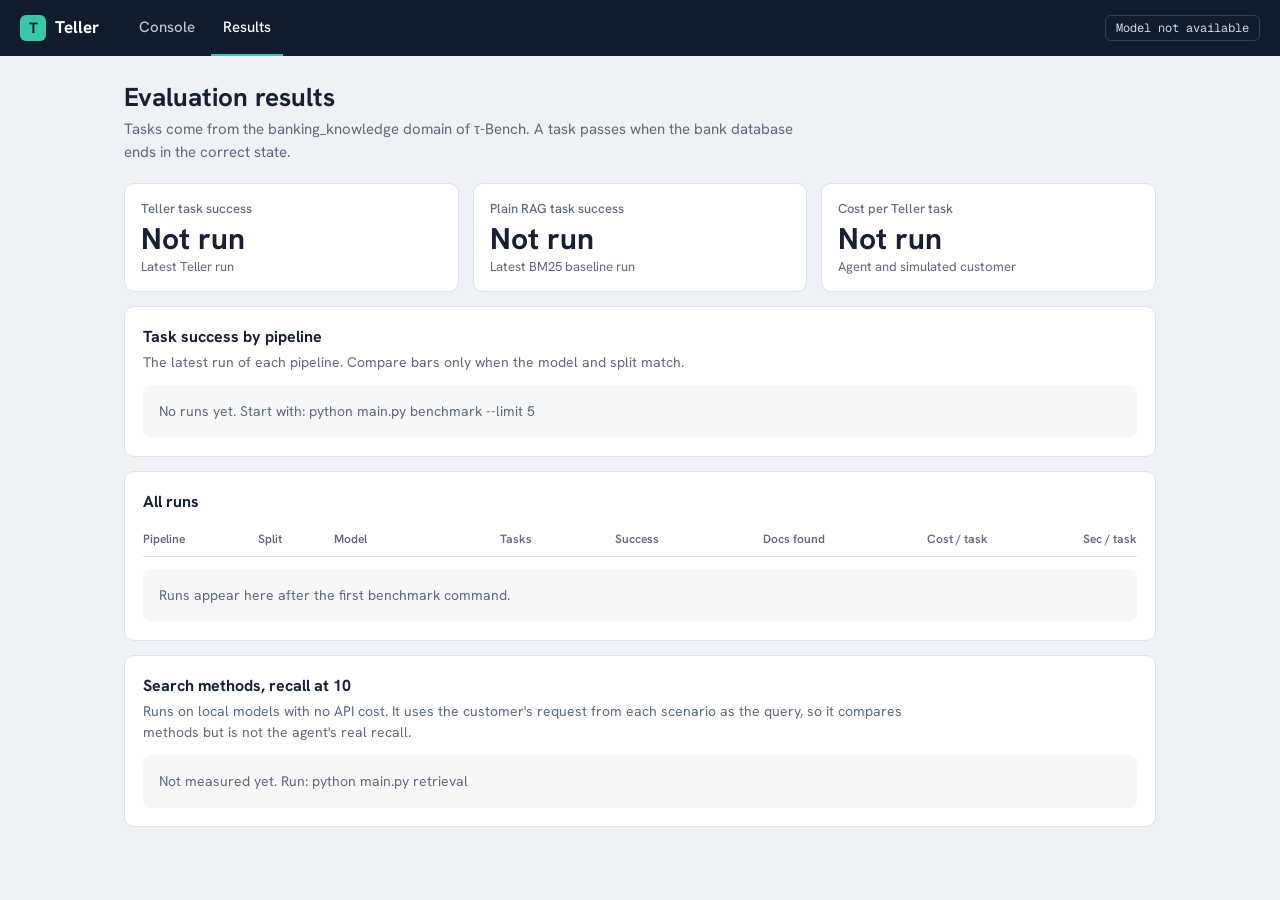
==== web/results.html @ 0cef748d "Add results page" ====
<!doctype html>
<html lang="en">
<head>
  <meta charset="utf-8">
  <meta name="viewport" content="width=device-width, initial-scale=1">
  <title>Teller | Results</title>
  <link rel="preconnect" href="https://fonts.googleapis.com">
  <link rel="stylesheet" href="https://fonts.googleapis.com/css2?family=Geist+Mono:wght@400;500&family=Hanken+Grotesk:wght@400;500;600;700&display=swap">
  <link rel="stylesheet" href="css/base.css">
  <link rel="stylesheet" href="css/results.css">
</head>
<body>
  <header class="topbar">
    <a class="brand" href="index.html"><span class="brand-mark">T</span>Teller</a>
    <nav class="nav">
      <a class="nav-link" href="index.html">Console</a>
      <a class="nav-link nav-link-active" href="results.html">Results</a>
    </nav>
    <p class="model-chip" id="model-line">Checking model</p>
  </header>

  <main class="page">
    <div class="page-head">
      <h1>Evaluation results</h1>
      <p>Tasks come from the banking_knowledge domain of τ-Bench. A task passes when the bank database ends in the correct state.</p>
    </div>

    <section class="tiles">
      <div class="tile">
        <p class="tile-label">Teller task success</p>
        <p class="tile-value" id="tile-teller">Not run</p>
        <p class="tile-note" id="tile-teller-note">Latest Teller run</p>
      </div>
      <div class="tile">
        <p class="tile-label">Plain RAG task success</p>
        <p class="tile-value" id="tile-baseline">Not run</p>
        <p class="tile-note" id="tile-baseline-note">Latest BM25 baseline run</p>
      </div>
      <div class="tile">
        <p class="tile-label">Cost per Teller task</p>
        <p class="tile-value" id="tile-cost">Not run</p>
        <p class="tile-note">Agent and simulated customer</p>
      </div>
    </section>

    <section class="panel">
      <h2>Task success by pipeline</h2>
      <p class="panel-note">The latest run of each pipeline. Compare bars only when the model and split match.</p>
      <div class="bars" id="pipeline-bars"></div>
      <p class="empty" id="pipeline-empty">No runs yet. Start with: python main.py benchmark --limit 5</p>
    </section>

    <section class="panel">
      <h2>All runs</h2>
      <div class="table-frame">
        <table>
          <thead>
            <tr>
              <th>Pipeline</th>
              <th>Split</th>
              <th>Model</th>
              <th class="number">Tasks</th>
              <th class="number">Success</th>
              <th class="number">Docs found</th>
              <th class="number">Cost / task</th>
              <th class="number">Sec / task</th>
            </tr>
          </thead>
          <tbody id="run-rows"></tbody>
        </table>
      </div>
      <p class="empty" id="runs-empty">Runs appear here after the first benchmark command.</p>
    </section>

    <section class="panel" id="run-detail" hidden>
      <h2>Tasks in <span class="run-name" id="run-name"></span></h2>
      <div class="table-frame">
        <table>
          <thead>
            <tr>
              <th>Task</th>
              <th>Outcome</th>
              <th>Ended by</th>
              <th class="number">Docs found</th>
              <th class="number">Messages</th>
              <th class="number">Seconds</th>
            </tr>
          </thead>
          <tbody id="task-rows"></tbody>
        </table>
      </div>
    </section>

    <section class="panel">
      <h2>Search methods, recall at 10</h2>
      <p class="panel-note">Runs on local models with no API cost. It uses the customer's request from each scenario as the query, so it compares methods but is not the agent's real recall.</p>
      <div class="bars" id="retrieval-bars"></div>
      <div class="table-frame" id="retrieval-table" hidden>
        <table>
          <thead>
            <tr>
              <th>Method</th>
              <th class="number">Recall at 5</th>
              <th class="number">Recall at 10</th>
              <th class="number">Recall at 20</th>
              <th class="number">Exact tool name found</th>
            </tr>
          </thead>
          <tbody id="retrieval-rows"></tbody>
        </table>
      </div>
      <p class="empty" id="retrieval-empty">Not measured yet. Run: python main.py retrieval</p>
    </section>
  </main>

  <script src="js/api.js"></script>
  <script src="js/results.js"></script>
</body>
</html>
---- web/css/base.css ----
:root {
  --navy: #101c2e;
  --background: #eef1f5;
  --surface: #ffffff;
  --surface-soft: #f6f8fa;
  --line: #dde2ea;
  --text: #162033;
  --muted: #5f6b7d;
  --brand: #0a7c66;
  --brand-dark: #075e4d;
  --brand-soft: #e2f3ef;
  --blue: #2257d6;
  --blue-soft: #e6edfc;
  --red: #b92f1c;
  --red-soft: #fbe9e6;
  --font: "Hanken Grotesk", "Helvetica Neue", Arial, sans-serif;
  --mono: "Geist Mono", Menlo, monospace;
}

* {
  box-sizing: border-box;
}

html,
body {
  margin: 0;
  height: 100%;
}

body {
  background: var(--background);
  color: var(--text);
  font-family: var(--font);
  font-size: 15px;
  line-height: 1.5;
}

h1,
h2,
h3,
p,
dl,
dd,
ol,
ul {
  margin: 0;
  padding: 0;
}

ol,
ul {
  list-style: none;
}

button,
input {
  font: inherit;
}

.topbar {
  display: flex;
  align-items: center;
  gap: 28px;
  height: 56px;
  padding: 0 20px;
  background: var(--navy);
  color: #ffffff;
}

.brand {
  display: flex;
  align-items: center;
  gap: 9px;
  color: inherit;
  font-size: 17px;
  font-weight: 700;
  text-decoration: none;
}

.brand-mark {
  display: grid;
  width: 26px;
  height: 26px;
  border-radius: 6px;
  background: #36c9a7;
  color: var(--navy);
  font-size: 15px;
  place-items: center;
}

.nav {
  display: flex;
  align-self: stretch;
  gap: 4px;
}

.nav-link {
  display: flex;
  align-items: center;
  padding: 0 12px;
  border-bottom: 2px solid transparent;
  color: #b9c3d2;
  font-weight: 500;
  text-decoration: none;
}

.nav-link:hover {
  color: #ffffff;
}

.nav-link-active {
  border-bottom-color: #36c9a7;
  color: #ffffff;
}

.model-chip {
  margin-left: auto;
  padding: 3px 10px;
  border: 1px solid #33425a;
  border-radius: 6px;
  color: #cfd7e3;
  font-family: var(--mono);
  font-size: 12px;
  overflow-wrap: anywhere;
}

@media (max-width: 640px) {
  .topbar {
    flex-wrap: wrap;
    gap: 2px 14px;
    height: auto;
    padding: 8px 16px;
  }

  .nav {
    min-height: 34px;
  }

  .model-chip {
    width: 100%;
    margin: 4px 0;
  }
}
---- web/css/results.css ----
.page {
  max-width: 1080px;
  margin: 0 auto;
  padding: 26px 24px 56px;
}

.page-head h1 {
  font-size: 26px;
  font-weight: 700;
  line-height: 1.2;
}

.page-head p {
  max-width: 700px;
  margin-top: 5px;
  color: var(--muted);
}

.tiles {
  display: grid;
  grid-template-columns: repeat(3, 1fr);
  gap: 14px;
  margin-top: 20px;
}

.tile,
.panel {
  border: 1px solid var(--line);
  border-radius: 10px;
  background: var(--surface);
}

.tile {
  padding: 15px 16px;
}

.tile-label {
  color: var(--muted);
  font-size: 13px;
  font-weight: 500;
}

.tile-value {
  margin-top: 2px;
  font-size: 30px;
  font-weight: 700;
  font-variant-numeric: tabular-nums;
  line-height: 1.2;
}

.tile-note {
  color: var(--muted);
  font-size: 13px;
  overflow-wrap: anywhere;
}

.panel {
  margin-top: 14px;
  padding: 18px;
}

.panel h2 {
  font-size: 16px;
  font-weight: 700;
}

.panel-note {
  max-width: 760px;
  margin-top: 3px;
  color: var(--muted);
  font-size: 14px;
}

.bars {
  margin-top: 8px;
}

.bar-row {
  display: grid;
  grid-template-columns: 230px minmax(0, 1fr) 58px;
  align-items: center;
  gap: 14px;
  padding: 8px 0;
}

.bar-row:hover {
  background: var(--surface-soft);
}

.bar-label {
  font-weight: 500;
  line-height: 1.3;
}

.bar-sublabel {
  color: var(--muted);
  font-size: 12px;
  font-weight: 400;
  overflow-wrap: anywhere;
}

.bar-track {
  height: 12px;
  border-bottom: 1px solid var(--line);
}

.bar-fill {
  height: 12px;
  min-width: 2px;
  border-radius: 0 4px 4px 0;
  background: var(--brand);
}

.bar-value {
  font-weight: 600;
  font-variant-numeric: tabular-nums;
  text-align: right;
}

.table-frame {
  margin-top: 8px;
  overflow-x: auto;
}

table {
  width: 100%;
  border-collapse: collapse;
  font-size: 14px;
}

th {
  padding: 8px 12px 8px 0;
  border-bottom: 1px solid var(--line);
  color: var(--muted);
  font-size: 12px;
  font-weight: 600;
  text-align: left;
  white-space: nowrap;
}

td {
  padding: 9px 12px 9px 0;
  border-bottom: 1px solid var(--line);
}

tr:last-child td {
  border-bottom: 0;
}

.number {
  padding-right: 0;
  padding-left: 16px;
  font-variant-numeric: tabular-nums;
  text-align: right;
}

.run-button {
  padding: 0;
  border: 0;
  background: none;
  color: var(--brand-dark);
  cursor: pointer;
  font-weight: 600;
  text-align: left;
}

.run-button:hover {
  text-decoration: underline;
}

.run-name {
  font-family: var(--mono);
  font-size: 14px;
  font-weight: 500;
}

.outcome {
  display: inline-block;
  padding: 1px 8px;
  border-radius: 5px;
  font-size: 13px;
  font-weight: 600;
  white-space: nowrap;
}

.outcome-passed {
  background: var(--brand-soft);
  color: var(--brand-dark);
}

.outcome-failed {
  background: var(--red-soft);
  color: var(--red);
}

.empty {
  margin-top: 12px;
  padding: 16px;
  border-radius: 8px;
  background: var(--surface-soft);
  color: var(--muted);
  font-size: 14px;
}

@media (max-width: 760px) {
  .page {
    padding: 20px 16px 40px;
  }

  .tiles {
    grid-template-columns: 1fr;
  }

  .panel {
    padding: 14px;
  }

  .bar-row {
    grid-template-columns: minmax(0, 1fr) 58px;
    gap: 5px 10px;
  }

  .bar-track {
    grid-column: 1 / -1;
    grid-row: 2;
  }
}
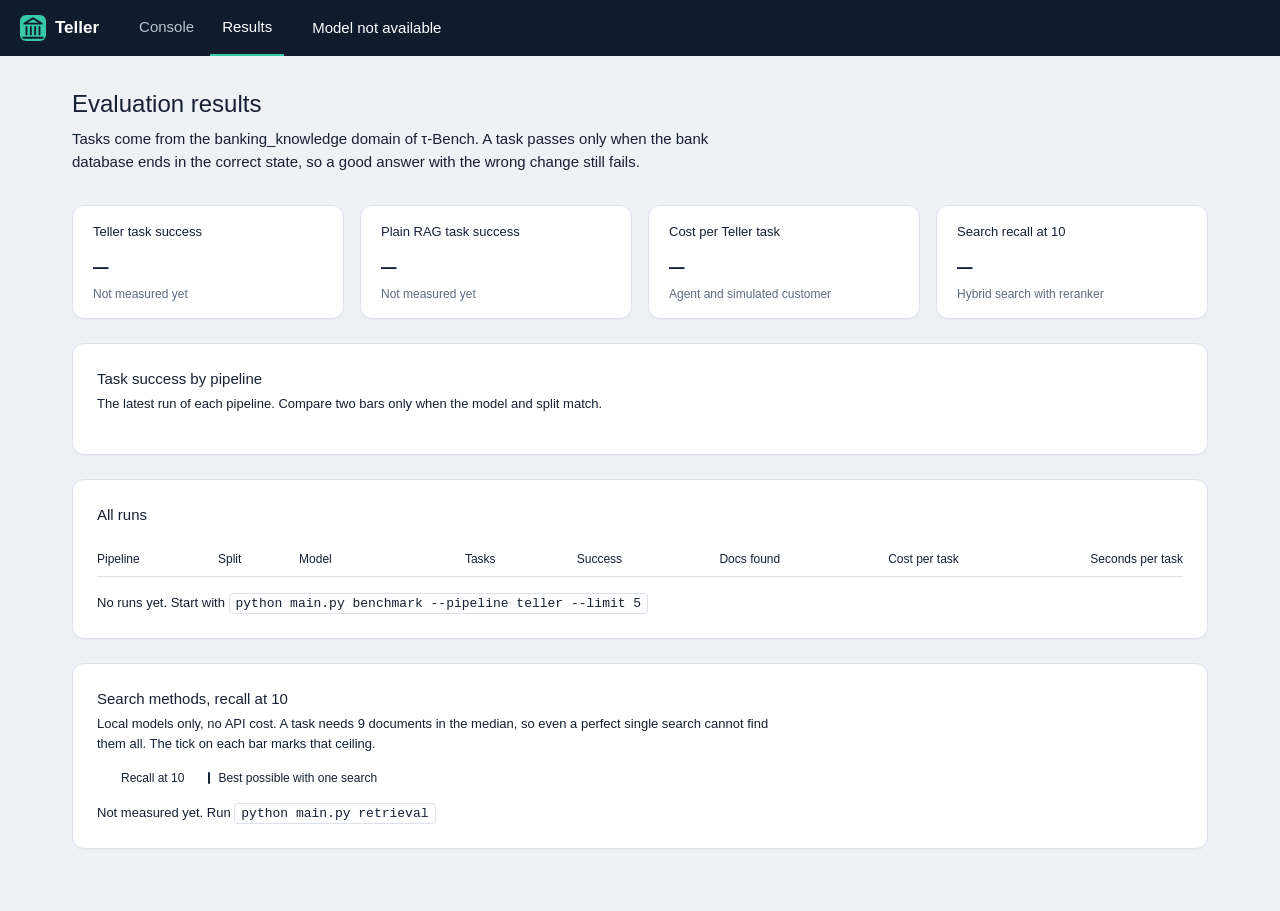
==== commit 61478100: "Show every pipeline and the recall ceiling on results" ====
--- a/web/results.html
+++ b/web/results.html
@@ -5,53 +5,64 @@
   <meta name="viewport" content="width=device-width, initial-scale=1">
   <title>Teller | Results</title>
   <link rel="preconnect" href="https://fonts.googleapis.com">
-  <link rel="stylesheet" href="https://fonts.googleapis.com/css2?family=Geist+Mono:wght@400;500&family=Hanken+Grotesk:wght@400;500;600;700&display=swap">
-  <link rel="stylesheet" href="css/base.css">
-  <link rel="stylesheet" href="css/results.css">
+  <link rel="stylesheet" href="https://fonts.googleapis.com/css2?family=IBM+Plex+Mono:wght@400;500&family=IBM+Plex+Sans:wght@400;500;600&display=swap">
+  <link rel="stylesheet" href="css/base.css?v=2">
+  <link rel="stylesheet" href="css/results.css?v=2">
 </head>
 <body>
   <header class="topbar">
-    <a class="brand" href="index.html"><span class="brand-mark">T</span>Teller</a>
+    <a class="brand" href="index.html">
+      <svg class="brand-mark" viewBox="0 0 24 24" fill="none" stroke="currentColor" stroke-width="1.75" stroke-linecap="round" stroke-linejoin="round" aria-hidden="true"><path d="M3 21h18M6 18v-7M10 18v-7M14 18v-7M18 18v-7M12 3l8 5H4z"/></svg>
+      Teller
+    </a>
     <nav class="nav">
       <a class="nav-link" href="index.html">Console</a>
       <a class="nav-link nav-link-active" href="results.html">Results</a>
     </nav>
-    <p class="model-chip" id="model-line">Checking model</p>
+    <p class="model-line" id="model-line">Checking model</p>
   </header>
 
   <main class="page">
     <div class="page-head">
       <h1>Evaluation results</h1>
-      <p>Tasks come from the banking_knowledge domain of τ-Bench. A task passes when the bank database ends in the correct state.</p>
+      <p>Tasks come from the banking_knowledge domain of τ-Bench. A task passes only when the bank database ends in the correct state, so a good answer with the wrong change still fails.</p>
     </div>
 
-    <section class="tiles">
-      <div class="tile">
-        <p class="tile-label">Teller task success</p>
-        <p class="tile-value" id="tile-teller">Not run</p>
-        <p class="tile-note" id="tile-teller-note">Latest Teller run</p>
+    <section class="stats">
+      <div class="stat">
+        <p class="stat-label">Teller task success</p>
+        <p class="stat-value" id="tile-teller">–</p>
+        <p class="stat-note" id="tile-teller-note">Not measured yet</p>
       </div>
-      <div class="tile">
-        <p class="tile-label">Plain RAG task success</p>
-        <p class="tile-value" id="tile-baseline">Not run</p>
-        <p class="tile-note" id="tile-baseline-note">Latest BM25 baseline run</p>
+      <div class="stat">
+        <p class="stat-label">Plain RAG task success</p>
+        <p class="stat-value" id="tile-baseline">–</p>
+        <p class="stat-note" id="tile-baseline-note">Not measured yet</p>
       </div>
-      <div class="tile">
-        <p class="tile-label">Cost per Teller task</p>
-        <p class="tile-value" id="tile-cost">Not run</p>
-        <p class="tile-note">Agent and simulated customer</p>
+      <div class="stat">
+        <p class="stat-label">Cost per Teller task</p>
+        <p class="stat-value" id="tile-cost">–</p>
+        <p class="stat-note">Agent and simulated customer</p>
+      </div>
+      <div class="stat">
+        <p class="stat-label">Search recall at 10</p>
+        <p class="stat-value" id="tile-recall">–</p>
+        <p class="stat-note" id="tile-recall-note">Hybrid search with reranker</p>
       </div>
     </section>
 
     <section class="panel">
-      <h2>Task success by pipeline</h2>
-      <p class="panel-note">The latest run of each pipeline. Compare bars only when the model and split match.</p>
+      <div class="panel-head">
+        <h2>Task success by pipeline</h2>
+        <p class="panel-note">The latest run of each pipeline. Compare two bars only when the model and split match.</p>
+      </div>
       <div class="bars" id="pipeline-bars"></div>
-      <p class="empty" id="pipeline-empty">No runs yet. Start with: python main.py benchmark --limit 5</p>
     </section>
 
     <section class="panel">
-      <h2>All runs</h2>
+      <div class="panel-head">
+        <h2>All runs</h2>
+      </div>
       <div class="table-frame">
         <table>
           <thead>
@@ -62,18 +73,20 @@
               <th class="number">Tasks</th>
               <th class="number">Success</th>
               <th class="number">Docs found</th>
-              <th class="number">Cost / task</th>
-              <th class="number">Sec / task</th>
+              <th class="number">Cost per task</th>
+              <th class="number">Seconds per task</th>
             </tr>
           </thead>
           <tbody id="run-rows"></tbody>
         </table>
       </div>
-      <p class="empty" id="runs-empty">Runs appear here after the first benchmark command.</p>
+      <p class="empty" id="runs-empty">No runs yet. Start with <code>python main.py benchmark --pipeline teller --limit 5</code></p>
     </section>
 
     <section class="panel" id="run-detail" hidden>
-      <h2>Tasks in <span class="run-name" id="run-name"></span></h2>
+      <div class="panel-head">
+        <h2>Tasks in <span class="run-name" id="run-name"></span></h2>
+      </div>
       <div class="table-frame">
         <table>
           <thead>
@@ -92,8 +105,14 @@
     </section>
 
     <section class="panel">
-      <h2>Search methods, recall at 10</h2>
-      <p class="panel-note">Runs on local models with no API cost. It uses the customer's request from each scenario as the query, so it compares methods but is not the agent's real recall.</p>
+      <div class="panel-head">
+        <h2>Search methods, recall at 10</h2>
+        <p class="panel-note">Local models only, no API cost. A task needs 9 documents in the median, so even a perfect single search cannot find them all. The tick on each bar marks that ceiling.</p>
+      </div>
+      <div class="legend" id="retrieval-legend" hidden>
+        <span><i class="legend-fill"></i>Recall at 10</span>
+        <span><i class="legend-tick"></i>Best possible with one search</span>
+      </div>
       <div class="bars" id="retrieval-bars"></div>
       <div class="table-frame" id="retrieval-table" hidden>
         <table>
@@ -109,11 +128,11 @@
           <tbody id="retrieval-rows"></tbody>
         </table>
       </div>
-      <p class="empty" id="retrieval-empty">Not measured yet. Run: python main.py retrieval</p>
+      <p class="empty" id="retrieval-empty">Not measured yet. Run <code>python main.py retrieval</code></p>
     </section>
   </main>
 
-  <script src="js/api.js"></script>
-  <script src="js/results.js"></script>
+  <script src="js/api.js?v=2"></script>
+  <script src="js/results.js?v=2"></script>
 </body>
 </html>
--- a/web/css/results.css
+++ b/web/css/results.css
@@ -1,166 +1,253 @@
 .page {
-  max-width: 1080px;
+  max-width: 1200px;
   margin: 0 auto;
-  padding: 26px 24px 56px;
+  padding: 32px 32px 64px;
 }
 
 .page-head h1 {
-  font-size: 26px;
-  font-weight: 700;
-  line-height: 1.2;
+  font-size: 24px;
+  font-weight: 500;
+  line-height: 32px;
 }
 
 .page-head p {
-  max-width: 700px;
-  margin-top: 5px;
-  color: var(--muted);
-}
-
-.tiles {
+  max-width: 640px;
+  margin-top: 8px;
+  color: var(--text-soft);
+}
+
+/* Four compact numbers above the charts */
+
+.stats {
   display: grid;
-  grid-template-columns: repeat(3, 1fr);
-  gap: 14px;
-  margin-top: 20px;
-}
-
-.tile,
+  grid-template-columns: repeat(4, 1fr);
+  gap: 16px;
+  margin-top: 32px;
+}
+
+.stat,
 .panel {
   border: 1px solid var(--line);
-  border-radius: 10px;
+  border-radius: 12px;
   background: var(--surface);
-}
-
-.tile {
-  padding: 15px 16px;
-}
-
-.tile-label {
+  box-shadow: 0 1px 2px rgba(0, 0, 0, 0.04);
+}
+
+.stat {
+  padding: 16px 20px;
+}
+
+.stat-label {
+  color: var(--text-soft);
+  font-size: 13px;
+}
+
+.stat-value {
+  margin-top: 8px;
+  font-size: 28px;
+  font-weight: 500;
+  font-variant-numeric: tabular-nums;
+  line-height: 32px;
+}
+
+.stat-note {
+  margin-top: 4px;
   color: var(--muted);
-  font-size: 13px;
-  font-weight: 500;
-}
-
-.tile-value {
-  margin-top: 2px;
-  font-size: 30px;
-  font-weight: 700;
-  font-variant-numeric: tabular-nums;
-  line-height: 1.2;
-}
-
-.tile-note {
-  color: var(--muted);
-  font-size: 13px;
+  font-size: 12px;
+  line-height: 16px;
   overflow-wrap: anywhere;
 }
 
+/* Panels */
+
 .panel {
-  margin-top: 14px;
-  padding: 18px;
-}
-
-.panel h2 {
-  font-size: 16px;
-  font-weight: 700;
+  margin-top: 24px;
+  padding: 24px;
+}
+
+.panel-head h2 {
+  font-size: 15px;
+  font-weight: 500;
 }
 
 .panel-note {
-  max-width: 760px;
-  margin-top: 3px;
-  color: var(--muted);
-  font-size: 14px;
-}
+  max-width: 680px;
+  margin-top: 4px;
+  color: var(--text-soft);
+  font-size: 13px;
+}
+
+.empty {
+  margin-top: 16px;
+  color: var(--text-soft);
+  font-size: 13px;
+}
+
+.empty code {
+  padding: 2px 6px;
+  border: 1px solid var(--line);
+  border-radius: 4px;
+  background: var(--raised);
+}
+
+/* Bar charts: one accent bar for Teller, the rest in grey */
 
 .bars {
-  margin-top: 8px;
+  margin-top: 16px;
 }
 
 .bar-row {
   display: grid;
-  grid-template-columns: 230px minmax(0, 1fr) 58px;
+  grid-template-columns: 240px minmax(0, 1fr) 72px;
   align-items: center;
-  gap: 14px;
+  gap: 16px;
   padding: 8px 0;
 }
 
-.bar-row:hover {
-  background: var(--surface-soft);
-}
-
 .bar-label {
-  font-weight: 500;
-  line-height: 1.3;
+  line-height: 20px;
 }
 
 .bar-sublabel {
   color: var(--muted);
   font-size: 12px;
-  font-weight: 400;
+  line-height: 16px;
   overflow-wrap: anywhere;
 }
 
 .bar-track {
+  position: relative;
+  height: 8px;
+  border-radius: 2px;
+  background: var(--raised);
+}
+
+.bar-fill {
+  height: 8px;
+  min-width: 2px;
+  border-radius: 2px;
+  background: #b5b5ba;
+}
+
+.bar-main .bar-fill {
+  background: var(--accent);
+}
+
+.bar-main .bar-label {
+  font-weight: 500;
+}
+
+.bar-tick {
+  position: absolute;
+  top: -4px;
+  width: 2px;
+  height: 16px;
+  margin-left: -1px;
+  border-radius: 1px;
+  background: var(--text);
+}
+
+.bar-value {
+  font-family: var(--mono);
+  font-size: 13px;
+  text-align: right;
+}
+
+.bar-empty .bar-value {
+  color: var(--muted);
+}
+
+.legend {
+  display: flex;
+  flex-wrap: wrap;
+  gap: 8px 24px;
+  margin-top: 16px;
+  color: var(--text-soft);
+  font-size: 12px;
+}
+
+.legend span {
+  display: flex;
+  align-items: center;
+  gap: 8px;
+}
+
+.legend i {
+  display: block;
+}
+
+.legend-fill {
+  width: 16px;
+  height: 8px;
+  border-radius: 2px;
+  background: var(--accent);
+}
+
+.legend-tick {
+  width: 2px;
   height: 12px;
-  border-bottom: 1px solid var(--line);
-}
-
-.bar-fill {
-  height: 12px;
-  min-width: 2px;
-  border-radius: 0 4px 4px 0;
-  background: var(--brand);
-}
-
-.bar-value {
-  font-weight: 600;
-  font-variant-numeric: tabular-nums;
-  text-align: right;
-}
+  border-radius: 1px;
+  background: var(--text);
+}
+
+/* Tables */
 
 .table-frame {
-  margin-top: 8px;
+  margin-top: 16px;
   overflow-x: auto;
 }
 
 table {
   width: 100%;
   border-collapse: collapse;
-  font-size: 14px;
+  font-size: 13px;
 }
 
 th {
-  padding: 8px 12px 8px 0;
+  padding: 8px 16px 8px 0;
   border-bottom: 1px solid var(--line);
-  color: var(--muted);
-  font-size: 12px;
-  font-weight: 600;
+  color: var(--text-soft);
+  font-size: 12px;
+  font-weight: 500;
   text-align: left;
   white-space: nowrap;
 }
 
 td {
-  padding: 9px 12px 9px 0;
+  padding: 12px 16px 12px 0;
   border-bottom: 1px solid var(--line);
 }
 
-tr:last-child td {
+tbody tr:last-child td {
   border-bottom: 0;
+}
+
+tbody tr:hover td {
+  background: var(--page);
+}
+
+.row-note td {
+  color: var(--muted);
 }
 
 .number {
   padding-right: 0;
   padding-left: 16px;
-  font-variant-numeric: tabular-nums;
+  font-family: var(--mono);
+  font-size: 12px;
   text-align: right;
+}
+
+th.number {
+  font-family: var(--font);
 }
 
 .run-button {
   padding: 0;
   border: 0;
   background: none;
-  color: var(--brand-dark);
-  cursor: pointer;
-  font-weight: 600;
+  color: var(--accent);
+  font-weight: 500;
   text-align: left;
 }
 
@@ -170,54 +257,58 @@
 
 .run-name {
   font-family: var(--mono);
-  font-size: 14px;
-  font-weight: 500;
-}
+  font-size: 13px;
+  font-weight: 400;
+}
+
+/* Pass or fail is a small dot and plain text, not a coloured pill */
 
 .outcome {
-  display: inline-block;
-  padding: 1px 8px;
-  border-radius: 5px;
-  font-size: 13px;
-  font-weight: 600;
+  display: inline-flex;
+  align-items: center;
+  gap: 8px;
   white-space: nowrap;
 }
 
-.outcome-passed {
-  background: var(--brand-soft);
-  color: var(--brand-dark);
-}
-
-.outcome-failed {
-  background: var(--red-soft);
-  color: var(--red);
-}
-
-.empty {
-  margin-top: 12px;
-  padding: 16px;
-  border-radius: 8px;
-  background: var(--surface-soft);
-  color: var(--muted);
-  font-size: 14px;
-}
-
-@media (max-width: 760px) {
+.outcome::before {
+  width: 6px;
+  height: 6px;
+  border-radius: 50%;
+  content: "";
+}
+
+.outcome-passed::before {
+  background: var(--positive);
+}
+
+.outcome-failed::before {
+  background: var(--negative);
+}
+
+@media (max-width: 960px) {
+  .stats {
+    grid-template-columns: repeat(2, 1fr);
+  }
+}
+
+@media (max-width: 640px) {
   .page {
-    padding: 20px 16px 40px;
-  }
-
-  .tiles {
+    padding: 24px 16px 48px;
+  }
+
+  .stats {
     grid-template-columns: 1fr;
+    gap: 12px;
+    margin-top: 24px;
   }
 
   .panel {
-    padding: 14px;
+    padding: 16px;
   }
 
   .bar-row {
-    grid-template-columns: minmax(0, 1fr) 58px;
-    gap: 5px 10px;
+    grid-template-columns: minmax(0, 1fr) 72px;
+    gap: 8px 12px;
   }
 
   .bar-track {
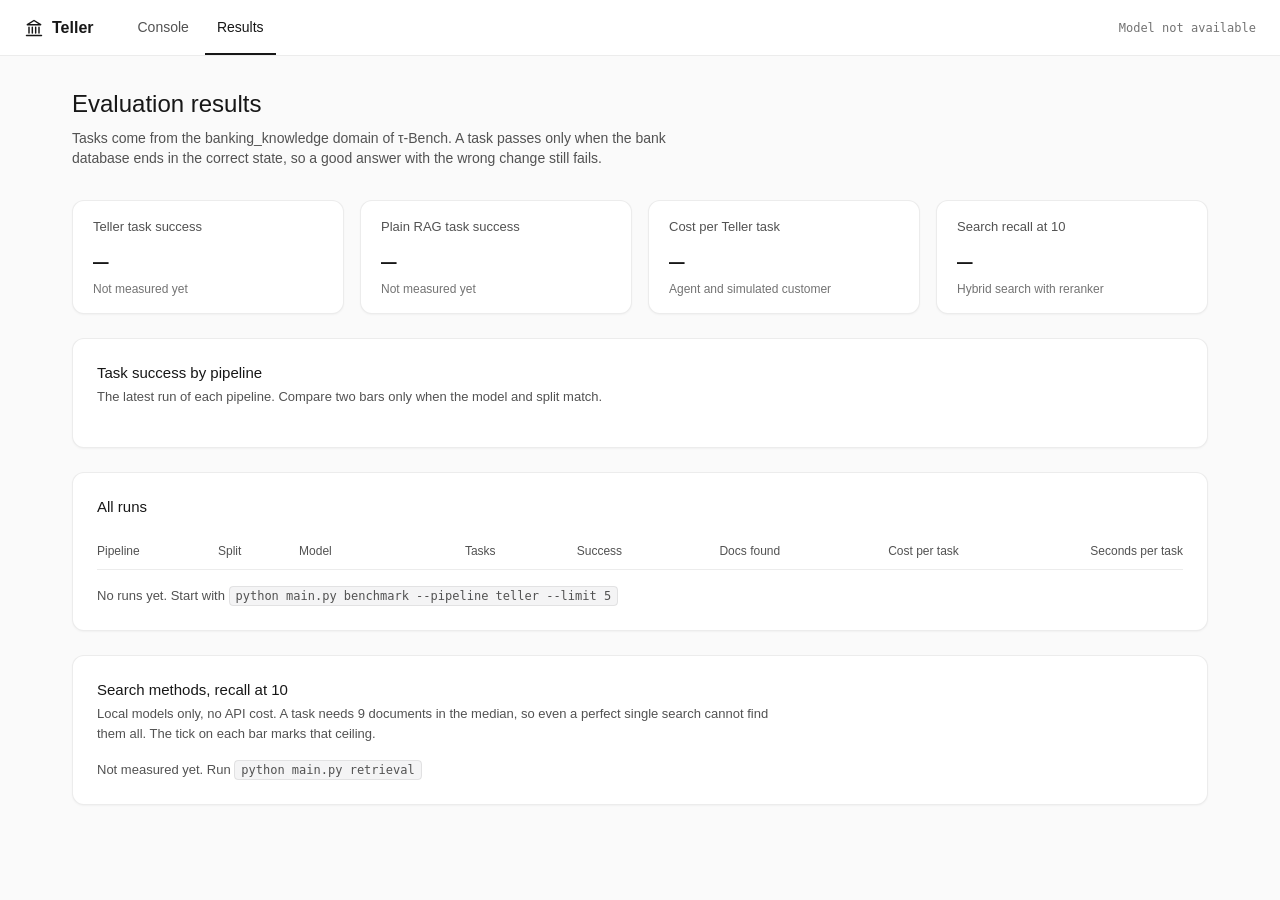
==== commit 56d6aea2: "Add a model menu with offline and own key options" ====
--- a/web/results.html
+++ b/web/results.html
@@ -6,8 +6,8 @@
   <title>Teller | Results</title>
   <link rel="preconnect" href="https://fonts.googleapis.com">
   <link rel="stylesheet" href="https://fonts.googleapis.com/css2?family=IBM+Plex+Mono:wght@400;500&family=IBM+Plex+Sans:wght@400;500;600&display=swap">
-  <link rel="stylesheet" href="css/base.css?v=2">
-  <link rel="stylesheet" href="css/results.css?v=2">
+  <link rel="stylesheet" href="css/base.css?v=4">
+  <link rel="stylesheet" href="css/results.css?v=3">
 </head>
 <body>
   <header class="topbar">
@@ -132,7 +132,7 @@
     </section>
   </main>
 
-  <script src="js/api.js?v=2"></script>
-  <script src="js/results.js?v=2"></script>
+  <script src="js/api.js?v=3"></script>
+  <script src="js/results.js?v=3"></script>
 </body>
 </html>
--- a/web/css/base.css
+++ b/web/css/base.css
@@ -1,24 +1,35 @@
 :root {
-  --navy: #101c2e;
-  --background: #eef1f5;
+  /* One grey ramp for every surface, border and text */
+  --page: #fafafa;
   --surface: #ffffff;
-  --surface-soft: #f6f8fa;
-  --line: #dde2ea;
-  --text: #162033;
-  --muted: #5f6b7d;
-  --brand: #0a7c66;
-  --brand-dark: #075e4d;
-  --brand-soft: #e2f3ef;
-  --blue: #2257d6;
-  --blue-soft: #e6edfc;
-  --red: #b92f1c;
-  --red-soft: #fbe9e6;
-  --font: "Hanken Grotesk", "Helvetica Neue", Arial, sans-serif;
-  --mono: "Geist Mono", Menlo, monospace;
+  --raised: #f4f4f5;
+  --line: rgba(23, 23, 23, 0.08);
+  --line-strong: rgba(23, 23, 23, 0.14);
+  --text: #171717;
+  --text-soft: #525252;
+  --muted: #737373;
+
+  /* The one accent: the green ink of a bank ledger */
+  --accent: #1d6b4f;
+  --accent-dark: #16533d;
+  --accent-ring: rgba(29, 107, 79, 0.18);
+
+  /* Meaning only: a posted action and a stopped one */
+  --positive: #15803d;
+  --negative: #b42318;
+
+  --font: "IBM Plex Sans", "Helvetica Neue", Arial, sans-serif;
+  --mono: "IBM Plex Mono", Menlo, monospace;
+  --ease: cubic-bezier(0.22, 1, 0.36, 1);
 }
 
 * {
   box-sizing: border-box;
+}
+
+/* A hidden element stays hidden even when a class gives it a display value */
+[hidden] {
+  display: none !important;
 }
 
 html,
@@ -28,11 +39,11 @@
 }
 
 body {
-  background: var(--background);
+  background: var(--page);
   color: var(--text);
   font-family: var(--font);
-  font-size: 15px;
-  line-height: 1.5;
+  font-size: 14px;
+  line-height: 20px;
 }
 
 h1,
@@ -42,7 +53,8 @@
 dl,
 dd,
 ol,
-ul {
+ul,
+pre {
   margin: 0;
   padding: 0;
 }
@@ -54,38 +66,47 @@
 
 button,
 input {
+  color: inherit;
   font: inherit;
+}
+
+button {
+  cursor: pointer;
+}
+
+:focus-visible {
+  outline: 2px solid var(--accent);
+  outline-offset: 2px;
+}
+
+code {
+  font-family: var(--mono);
+  font-size: 12px;
 }
 
 .topbar {
   display: flex;
   align-items: center;
-  gap: 28px;
+  gap: 32px;
   height: 56px;
-  padding: 0 20px;
-  background: var(--navy);
-  color: #ffffff;
+  padding: 0 24px;
+  border-bottom: 1px solid var(--line);
+  background: var(--surface);
 }
 
 .brand {
   display: flex;
   align-items: center;
-  gap: 9px;
-  color: inherit;
-  font-size: 17px;
-  font-weight: 700;
+  gap: 8px;
+  color: var(--text);
+  font-size: 16px;
+  font-weight: 600;
   text-decoration: none;
 }
 
 .brand-mark {
-  display: grid;
-  width: 26px;
-  height: 26px;
-  border-radius: 6px;
-  background: #36c9a7;
-  color: var(--navy);
-  font-size: 15px;
-  place-items: center;
+  width: 20px;
+  height: 20px;
 }
 
 .nav {
@@ -99,26 +120,24 @@
   align-items: center;
   padding: 0 12px;
   border-bottom: 2px solid transparent;
-  color: #b9c3d2;
+  color: var(--text-soft);
   font-weight: 500;
   text-decoration: none;
+  transition: color 150ms var(--ease);
 }
 
 .nav-link:hover {
-  color: #ffffff;
+  color: var(--text);
 }
 
 .nav-link-active {
-  border-bottom-color: #36c9a7;
-  color: #ffffff;
+  border-bottom-color: var(--text);
+  color: var(--text);
 }
 
-.model-chip {
+.model-line {
   margin-left: auto;
-  padding: 3px 10px;
-  border: 1px solid #33425a;
-  border-radius: 6px;
-  color: #cfd7e3;
+  color: var(--muted);
   font-family: var(--mono);
   font-size: 12px;
   overflow-wrap: anywhere;
@@ -127,17 +146,17 @@
 @media (max-width: 640px) {
   .topbar {
     flex-wrap: wrap;
-    gap: 2px 14px;
+    gap: 0 16px;
     height: auto;
     padding: 8px 16px;
   }
 
   .nav {
-    min-height: 34px;
+    min-height: 40px;
   }
 
-  .model-chip {
+  .model-line {
     width: 100%;
-    margin: 4px 0;
+    margin: 0 0 4px;
   }
 }
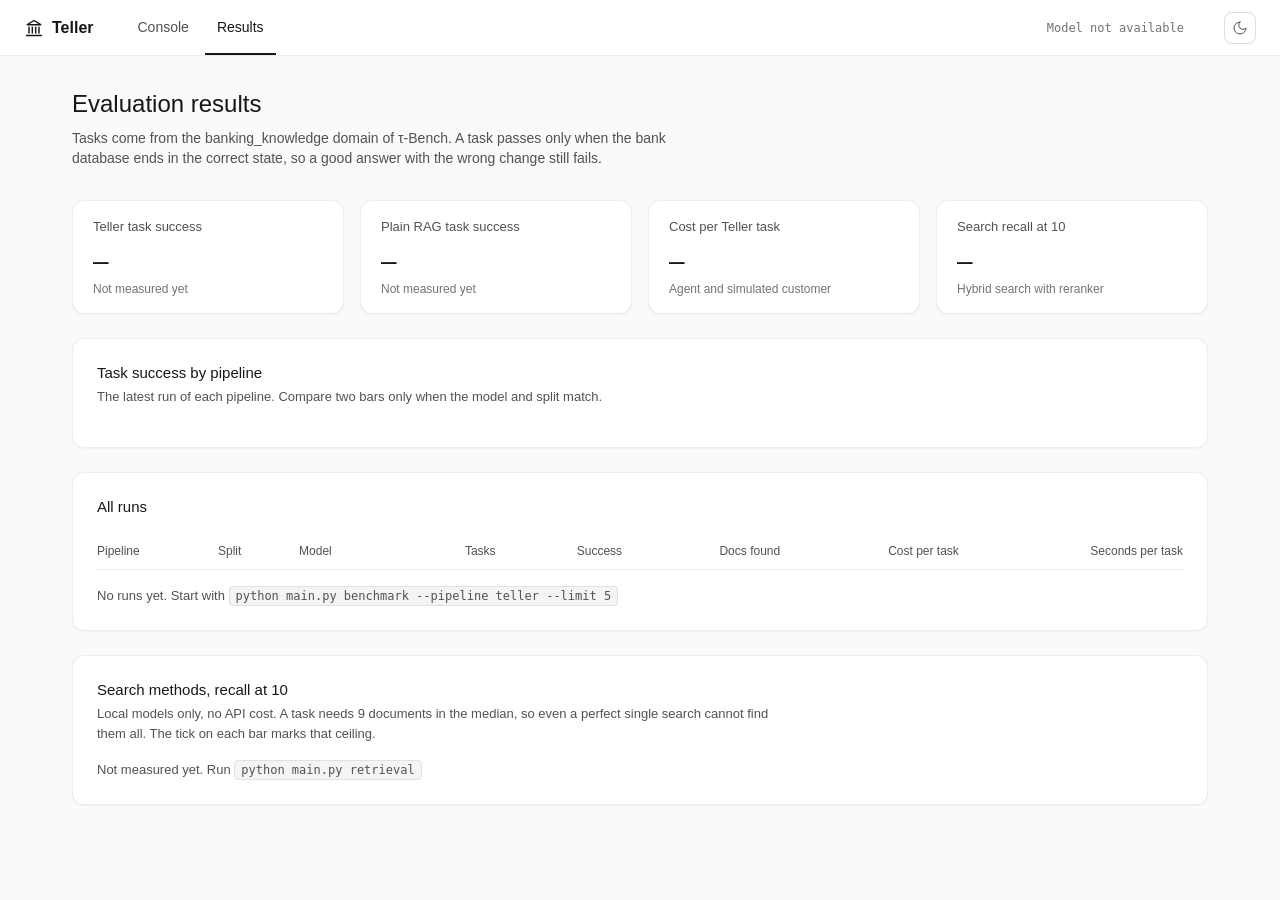
==== commit 9fcd77e6: "Add a dark theme with a toggle" ====
--- a/web/results.html
+++ b/web/results.html
@@ -6,8 +6,9 @@
   <title>Teller | Results</title>
   <link rel="preconnect" href="https://fonts.googleapis.com">
   <link rel="stylesheet" href="https://fonts.googleapis.com/css2?family=IBM+Plex+Mono:wght@400;500&family=IBM+Plex+Sans:wght@400;500;600&display=swap">
-  <link rel="stylesheet" href="css/base.css?v=4">
-  <link rel="stylesheet" href="css/results.css?v=3">
+  <link rel="stylesheet" href="css/base.css?v=5">
+  <link rel="stylesheet" href="css/results.css?v=5">
+  <script src="js/theme.js?v=5"></script>
 </head>
 <body>
   <header class="topbar">
@@ -20,6 +21,10 @@
       <a class="nav-link nav-link-active" href="results.html">Results</a>
     </nav>
     <p class="model-line" id="model-line">Checking model</p>
+    <button class="theme-button" id="theme-button" type="button" aria-label="Switch theme">
+      <svg class="icon-moon" viewBox="0 0 24 24" fill="none" stroke="currentColor" stroke-width="1.5" stroke-linecap="round" stroke-linejoin="round" aria-hidden="true"><path d="M12 3a6 6 0 0 0 9 9 9 9 0 1 1-9-9Z"/></svg>
+      <svg class="icon-sun" viewBox="0 0 24 24" fill="none" stroke="currentColor" stroke-width="1.5" stroke-linecap="round" stroke-linejoin="round" aria-hidden="true"><circle cx="12" cy="12" r="4"/><path d="M12 2v2M12 20v2M4.9 4.9l1.4 1.4M17.7 17.7l1.4 1.4M2 12h2M20 12h2M6.3 17.7l-1.4 1.4M19.1 4.9l-1.4 1.4"/></svg>
+    </button>
   </header>
 
   <main class="page">
@@ -132,7 +137,7 @@
     </section>
   </main>
 
-  <script src="js/api.js?v=3"></script>
-  <script src="js/results.js?v=3"></script>
+  <script src="js/api.js?v=5"></script>
+  <script src="js/results.js?v=5"></script>
 </body>
 </html>
--- a/web/css/base.css
+++ b/web/css/base.css
@@ -9,10 +9,19 @@
   --text-soft: #525252;
   --muted: #737373;
 
+  /* Hover and selection, a small step darker than the surface */
+  --hover: rgba(23, 23, 23, 0.04);
+  --active: rgba(23, 23, 23, 0.06);
+  --bar: #b5b5ba;
+  --shadow: rgba(0, 0, 0, 0.04);
+  --shadow-float: rgba(0, 0, 0, 0.08);
+
   /* The one accent: the green ink of a bank ledger */
   --accent: #1d6b4f;
   --accent-dark: #16533d;
+  --accent-text: #1d6b4f;
   --accent-ring: rgba(29, 107, 79, 0.18);
+  --on-accent: #ffffff;
 
   /* Meaning only: a posted action and a stopped one */
   --positive: #15803d;
@@ -21,6 +30,35 @@
   --font: "IBM Plex Sans", "Helvetica Neue", Arial, sans-serif;
   --mono: "IBM Plex Mono", Menlo, monospace;
   --ease: cubic-bezier(0.22, 1, 0.36, 1);
+  color-scheme: light;
+}
+
+/* Dark theme: the same roles on a near black graphite ramp. theme.js sets data-theme. */
+:root[data-theme="dark"] {
+  --page: #141415;
+  --surface: #19191b;
+  --raised: #232325;
+  --line: rgba(237, 237, 237, 0.08);
+  --line-strong: rgba(237, 237, 237, 0.14);
+  --text: #ededed;
+  --text-soft: #a1a1a6;
+  --muted: #85858b;
+
+  --hover: rgba(237, 237, 237, 0.04);
+  --active: rgba(237, 237, 237, 0.07);
+  --bar: #4a4a50;
+  --shadow: rgba(0, 0, 0, 0.3);
+  --shadow-float: rgba(0, 0, 0, 0.5);
+
+  --accent: #23805e;
+  --accent-dark: #2a916b;
+  --accent-text: #6fcca5;
+  --accent-ring: rgba(111, 204, 165, 0.22);
+  --on-accent: #ffffff;
+
+  --positive: #4cc38a;
+  --negative: #ef5a5f;
+  color-scheme: dark;
 }
 
 * {
@@ -135,6 +173,40 @@
   color: var(--text);
 }
 
+.theme-button {
+  display: grid;
+  flex-shrink: 0;
+  width: 32px;
+  height: 32px;
+  margin-left: 8px;
+  border: 1px solid var(--line-strong);
+  border-radius: 8px;
+  background: var(--surface);
+  color: var(--text-soft);
+  place-items: center;
+  transition: background-color 150ms var(--ease), color 150ms var(--ease);
+}
+
+.theme-button:hover {
+  background: var(--raised);
+  color: var(--text);
+}
+
+.theme-button svg {
+  width: 16px;
+  height: 16px;
+}
+
+/* Show the moon in light mode and the sun in dark mode: the button shows where it goes */
+.theme-button .icon-sun,
+:root[data-theme="dark"] .theme-button .icon-moon {
+  display: none;
+}
+
+:root[data-theme="dark"] .theme-button .icon-sun {
+  display: block;
+}
+
 .model-line {
   margin-left: auto;
   color: var(--muted);
@@ -156,7 +228,7 @@
   }
 
   .model-line {
-    width: 100%;
+    flex: 1;
     margin: 0 0 4px;
   }
 }
--- a/web/css/results.css
+++ b/web/css/results.css
@@ -30,7 +30,7 @@
   border: 1px solid var(--line);
   border-radius: 12px;
   background: var(--surface);
-  box-shadow: 0 1px 2px rgba(0, 0, 0, 0.04);
+  box-shadow: 0 1px 2px var(--shadow);
 }
 
 .stat {
@@ -126,7 +126,7 @@
   height: 8px;
   min-width: 2px;
   border-radius: 2px;
-  background: #b5b5ba;
+  background: var(--bar);
 }
 
 .bar-main .bar-fill {
@@ -246,7 +246,7 @@
   padding: 0;
   border: 0;
   background: none;
-  color: var(--accent);
+  color: var(--accent-text);
   font-weight: 500;
   text-align: left;
 }
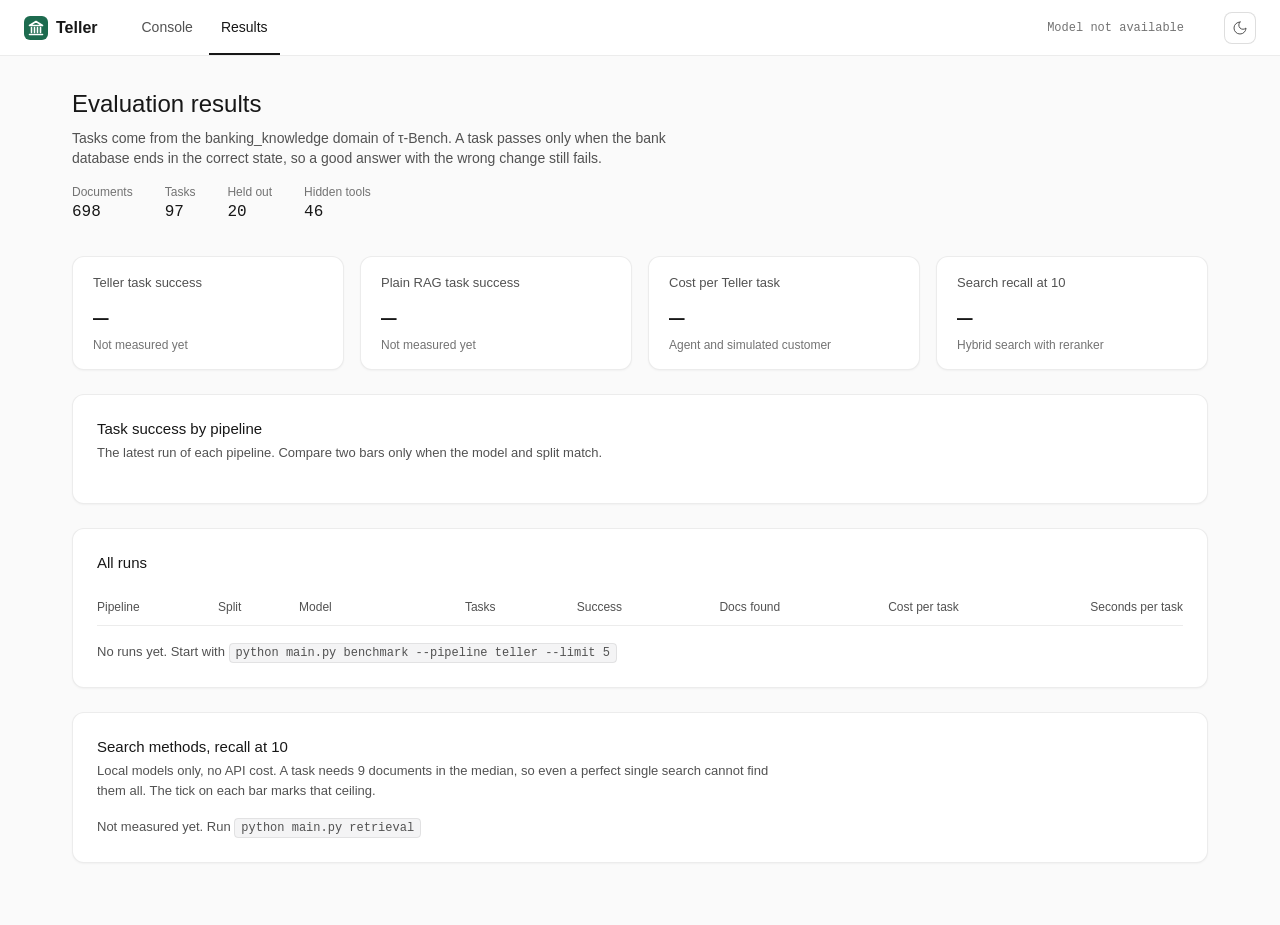
==== commit 5b53b49f: "Draw a new logo and favicon" ====
--- a/web/results.html
+++ b/web/results.html
@@ -3,17 +3,18 @@
 <head>
   <meta charset="utf-8">
   <meta name="viewport" content="width=device-width, initial-scale=1">
+  <link rel="icon" href="data:image/svg+xml,%3Csvg xmlns='http://www.w3.org/2000/svg' viewBox='0 0 24 24'%3E%3Crect width='24' height='24' rx='6' fill='%231d6b4f'/%3E%3Cpath d='M5.5 18.5h13M7.5 16.5v-5M10.5 16.5v-5M13.5 16.5v-5M16.5 16.5v-5M12 5.5l6.5 4h-13z' fill='none' stroke='white' stroke-width='1.6' stroke-linecap='round' stroke-linejoin='round'/%3E%3C/svg%3E">
   <title>Teller | Results</title>
   <link rel="preconnect" href="https://fonts.googleapis.com">
   <link rel="stylesheet" href="https://fonts.googleapis.com/css2?family=IBM+Plex+Mono:wght@400;500&family=IBM+Plex+Sans:wght@400;500;600&display=swap">
-  <link rel="stylesheet" href="css/base.css?v=5">
-  <link rel="stylesheet" href="css/results.css?v=5">
-  <script src="js/theme.js?v=5"></script>
+  <link rel="stylesheet" href="css/base.css?v=8">
+  <link rel="stylesheet" href="css/results.css?v=8">
+  <script src="js/theme.js?v=8"></script>
 </head>
 <body>
   <header class="topbar">
     <a class="brand" href="index.html">
-      <svg class="brand-mark" viewBox="0 0 24 24" fill="none" stroke="currentColor" stroke-width="1.75" stroke-linecap="round" stroke-linejoin="round" aria-hidden="true"><path d="M3 21h18M6 18v-7M10 18v-7M14 18v-7M18 18v-7M12 3l8 5H4z"/></svg>
+      <svg class="brand-mark" viewBox="0 0 24 24" aria-hidden="true"><rect width="24" height="24" rx="6" fill="currentColor"/><path d="M5.5 18.5h13M7.5 16.5v-5M10.5 16.5v-5M13.5 16.5v-5M16.5 16.5v-5M12 5.5l6.5 4h-13z" fill="none" stroke="#ffffff" stroke-width="1.6" stroke-linecap="round" stroke-linejoin="round"/></svg>
       Teller
     </a>
     <nav class="nav">
@@ -31,6 +32,12 @@
     <div class="page-head">
       <h1>Evaluation results</h1>
       <p>Tasks come from the banking_knowledge domain of τ-Bench. A task passes only when the bank database ends in the correct state, so a good answer with the wrong change still fails.</p>
+      <dl class="facts">
+        <div><dt>Documents</dt><dd>698</dd></div>
+        <div><dt>Tasks</dt><dd>97</dd></div>
+        <div><dt>Held out</dt><dd>20</dd></div>
+        <div><dt>Hidden tools</dt><dd>46</dd></div>
+      </dl>
     </div>
 
     <section class="stats">
@@ -137,7 +144,7 @@
     </section>
   </main>
 
-  <script src="js/api.js?v=5"></script>
-  <script src="js/results.js?v=5"></script>
+  <script src="js/api.js?v=8"></script>
+  <script src="js/results.js?v=8"></script>
 </body>
 </html>
--- a/web/css/base.css
+++ b/web/css/base.css
@@ -143,8 +143,9 @@
 }
 
 .brand-mark {
-  width: 20px;
-  height: 20px;
+  width: 24px;
+  height: 24px;
+  color: var(--accent);
 }
 
 .nav {
--- a/web/css/results.css
+++ b/web/css/results.css
@@ -14,6 +14,27 @@
   max-width: 640px;
   margin-top: 8px;
   color: var(--text-soft);
+}
+
+/* The benchmark's size, in one quiet line of figures */
+
+.facts {
+  display: flex;
+  flex-wrap: wrap;
+  gap: 8px 32px;
+  margin-top: 16px;
+}
+
+.facts dt {
+  color: var(--muted);
+  font-size: 12px;
+  line-height: 16px;
+}
+
+.facts dd {
+  font-family: var(--mono);
+  font-size: 16px;
+  line-height: 24px;
 }
 
 /* Four compact numbers above the charts */
